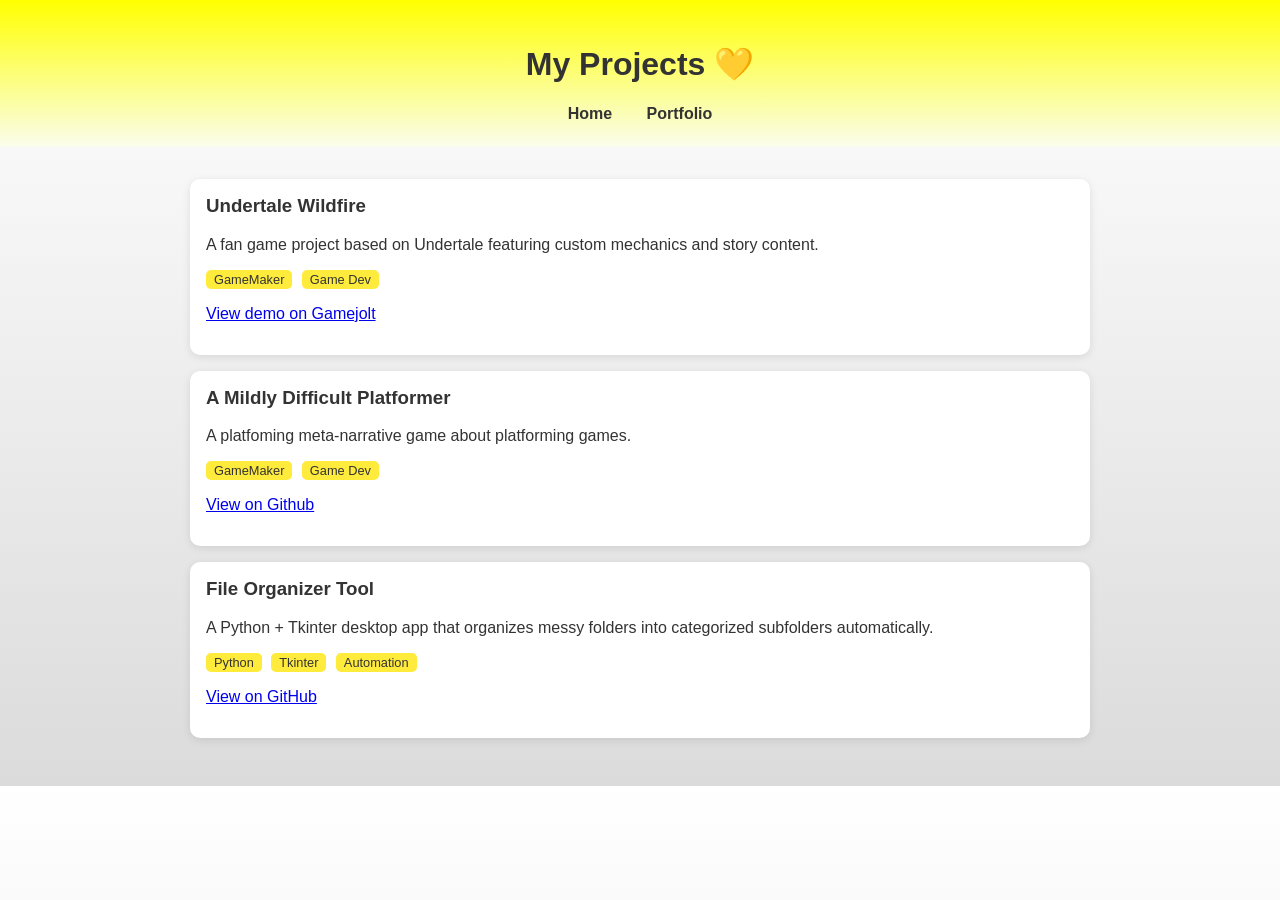
==== portfolio.html @ 45c9b598 "Created portfolio" ====
<!DOCTYPE html>
<html lang="en">
<head>
  <meta charset="UTF-8" />
  <meta name="viewport" content="width=device-width, initial-scale=1.0"/>
  <title>My Portfolio</title>

  <style>
    body {
      margin: 0;
      font-family: 'Segoe UI', sans-serif;
      background: linear-gradient(to bottom, white, #DBDBDB);
      color: #333;
    }

    header {
      background: linear-gradient(to bottom, yellow, #FAFDEC);
      padding: 1.5rem;
      text-align: center;
    }

    nav a {
      margin: 0 15px;
      text-decoration: none;
      font-weight: bold;
      color: #333;
    }

    section {
      max-width: 900px;
      margin: auto;
      padding: 2rem;
    }

    .project {
      background: white;
      padding: 1rem;
      margin-bottom: 1rem;
      border-radius: 10px;
      box-shadow: 0 2px 8px rgba(0,0,0,0.1);
    }

    .project h3 {
      margin-top: 0;
    }

    .tag {
      display: inline-block;
      background: #ffeb3b;
      padding: 2px 8px;
      border-radius: 5px;
      font-size: 0.8rem;
      margin-right: 5px;
    }

    footer {
      text-align: center;
      padding: 1rem;
      font-size: 0.9rem;
    }
  </style>
</head>

<body>

<header>
  <h1>My Projects 💛</h1>
  <nav>
    <a href="index.html">Home</a>
    <a href="portfolio.html">Portfolio</a>
  </nav>
</header>

<section>
  <div class="project">
    <h3>Undertale Wildfire</h3>
    <p>A fan game project based on Undertale featuring custom mechanics and story content.</p>
    <span class="tag">GameMaker</span>
    <span class="tag">Game Dev</span>
    <p><a href="https://gamejolt.com/games/undertalewildfire/868658" target="_blank" rel="noopener noreferrer">View demo on Gamejolt</a></p>
  </div>
    
  <div class="project">
    <h3>A Mildly Difficult Platformer</h3>
    <p>A platfoming meta-narrative game about platforming games.</p>
    <span class="tag">GameMaker</span>
    <span class="tag">Game Dev</span>
    <p><a href="https://github.com/aristhemage/AMDP" target="_blank" rel="noopener noreferrer">View on Github</a></p>
  </div>

  <div class="project">
    <h3>File Organizer Tool</h3>
    <p>A Python + Tkinter desktop app that organizes messy folders into categorized subfolders automatically.</p>
    <span class="tag">Python</span>
    <span class="tag">Tkinter</span>
    <span class="tag">Automation</span>
    <p><a href="https://github.com/aristhemage/Folder-Organizer" target="_blank">View on GitHub</a></p>
  </div>



</section>



</body>
</html>
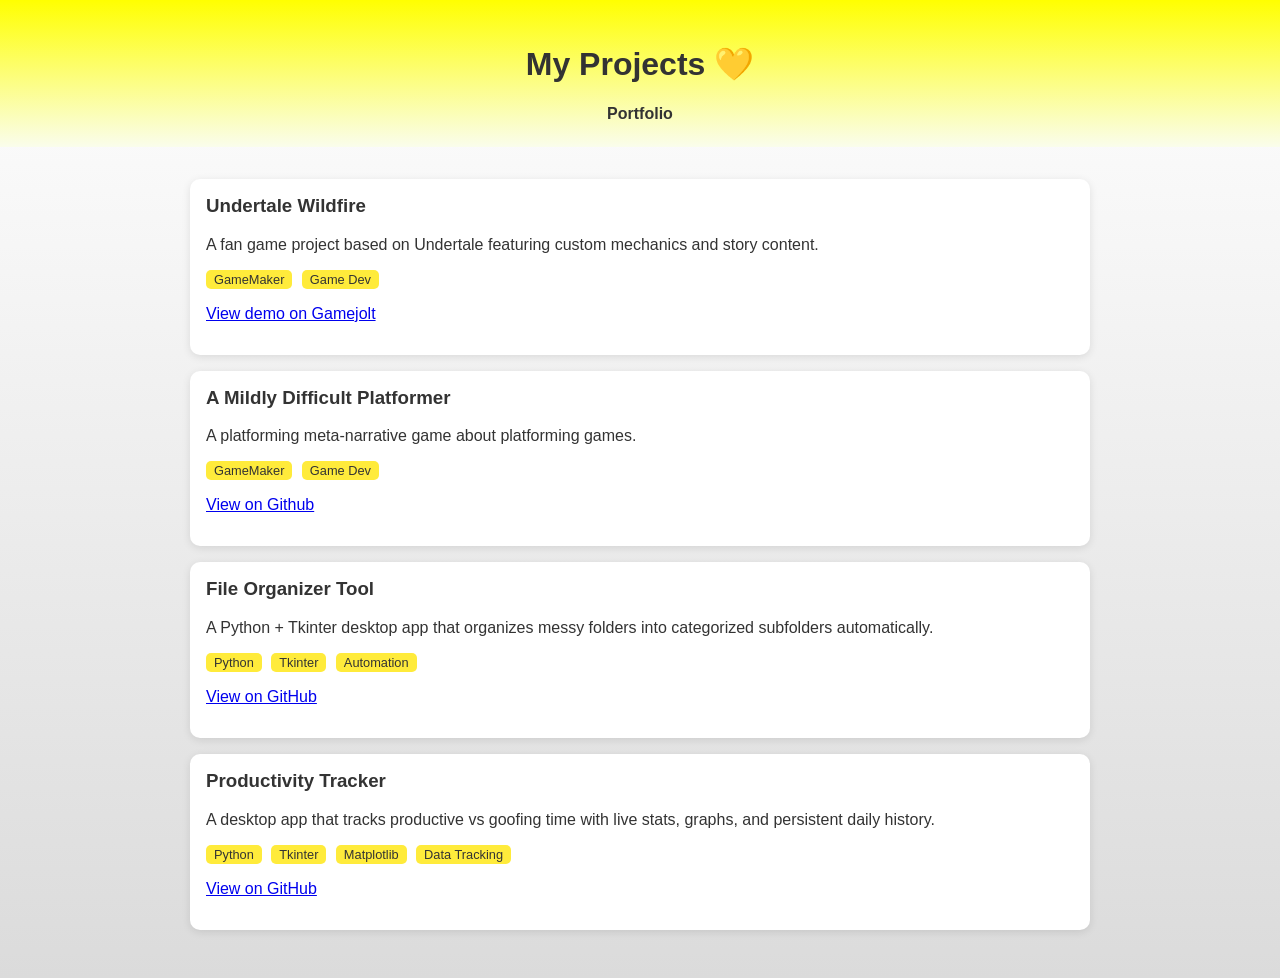
==== commit e6d6acc2: "Added Productivity Tracker" ====
--- a/portfolio.html
+++ b/portfolio.html
@@ -66,12 +66,12 @@
 <header>
   <h1>My Projects 💛</h1>
   <nav>
-    <a href="index.html">Home</a>
     <a href="portfolio.html">Portfolio</a>
   </nav>
 </header>
 
 <section>
+
   <div class="project">
     <h3>Undertale Wildfire</h3>
     <p>A fan game project based on Undertale featuring custom mechanics and story content.</p>
@@ -79,10 +79,10 @@
     <span class="tag">Game Dev</span>
     <p><a href="https://gamejolt.com/games/undertalewildfire/868658" target="_blank" rel="noopener noreferrer">View demo on Gamejolt</a></p>
   </div>
-    
+
   <div class="project">
     <h3>A Mildly Difficult Platformer</h3>
-    <p>A platfoming meta-narrative game about platforming games.</p>
+    <p>A platforming meta-narrative game about platforming games.</p>
     <span class="tag">GameMaker</span>
     <span class="tag">Game Dev</span>
     <p><a href="https://github.com/aristhemage/AMDP" target="_blank" rel="noopener noreferrer">View on Github</a></p>
@@ -97,11 +97,17 @@
     <p><a href="https://github.com/aristhemage/Folder-Organizer" target="_blank">View on GitHub</a></p>
   </div>
 
-
+  <div class="project">
+    <h3>Productivity Tracker</h3>
+    <p>A desktop app that tracks productive vs goofing time with live stats, graphs, and persistent daily history.</p>
+    <span class="tag">Python</span>
+    <span class="tag">Tkinter</span>
+    <span class="tag">Matplotlib</span>
+    <span class="tag">Data Tracking</span>
+    <p><a href="https://github.com/aristhemage/Productivity-Tracker" target="_blank">View on GitHub</a></p>
+  </div>
 
 </section>
 
-
-
 </body>
 </html>
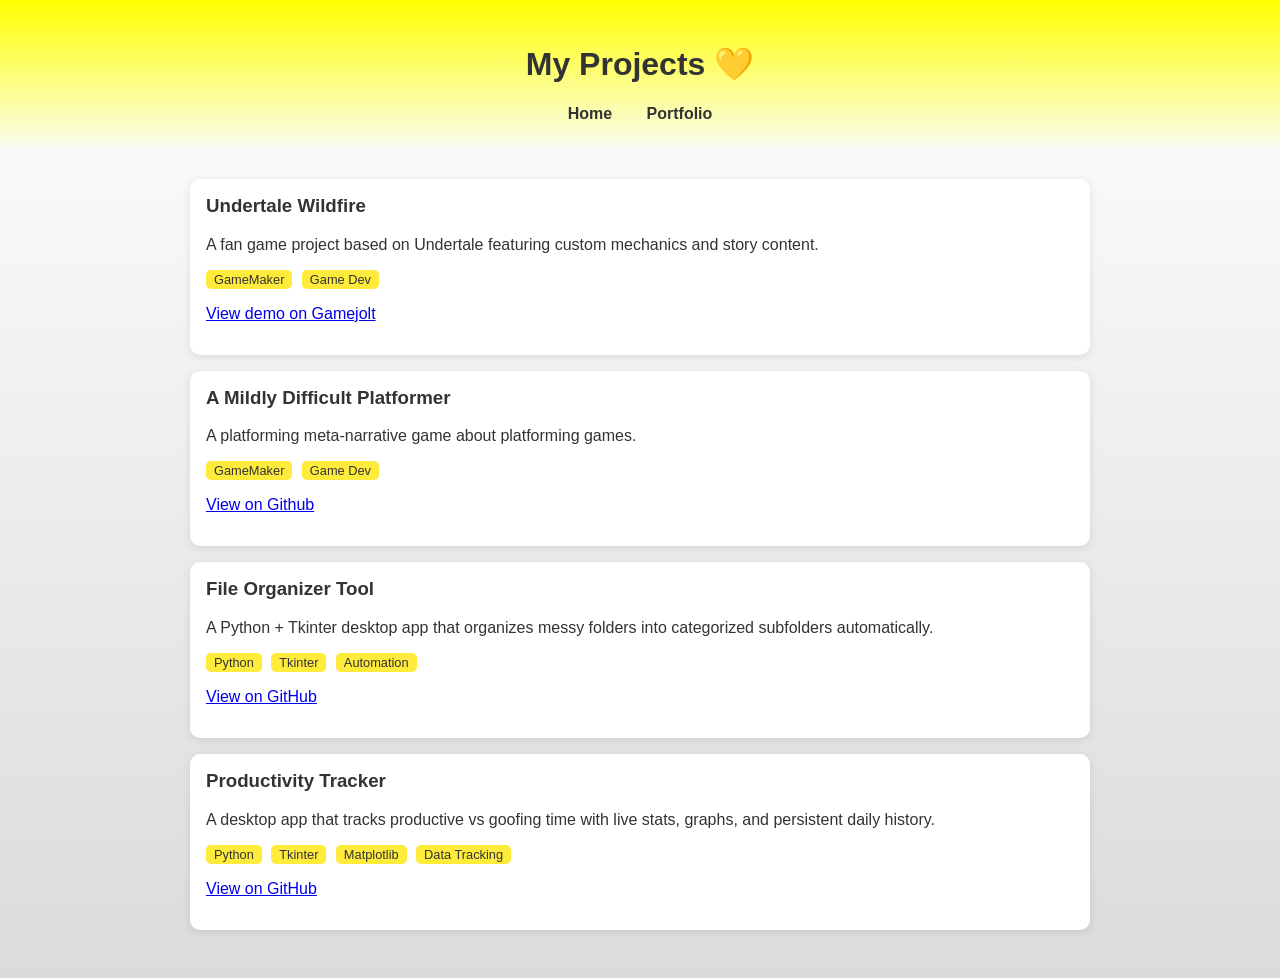
==== commit 2f5dab1f: "Update portfolio.html" ====
--- a/portfolio.html
+++ b/portfolio.html
@@ -66,7 +66,8 @@
 <header>
   <h1>My Projects 💛</h1>
   <nav>
-    <a href="portfolio.html">Portfolio</a>
+    <a href="index.html">Home</a>
+	<a href="portfolio.html">Portfolio</a>
   </nav>
 </header>
 
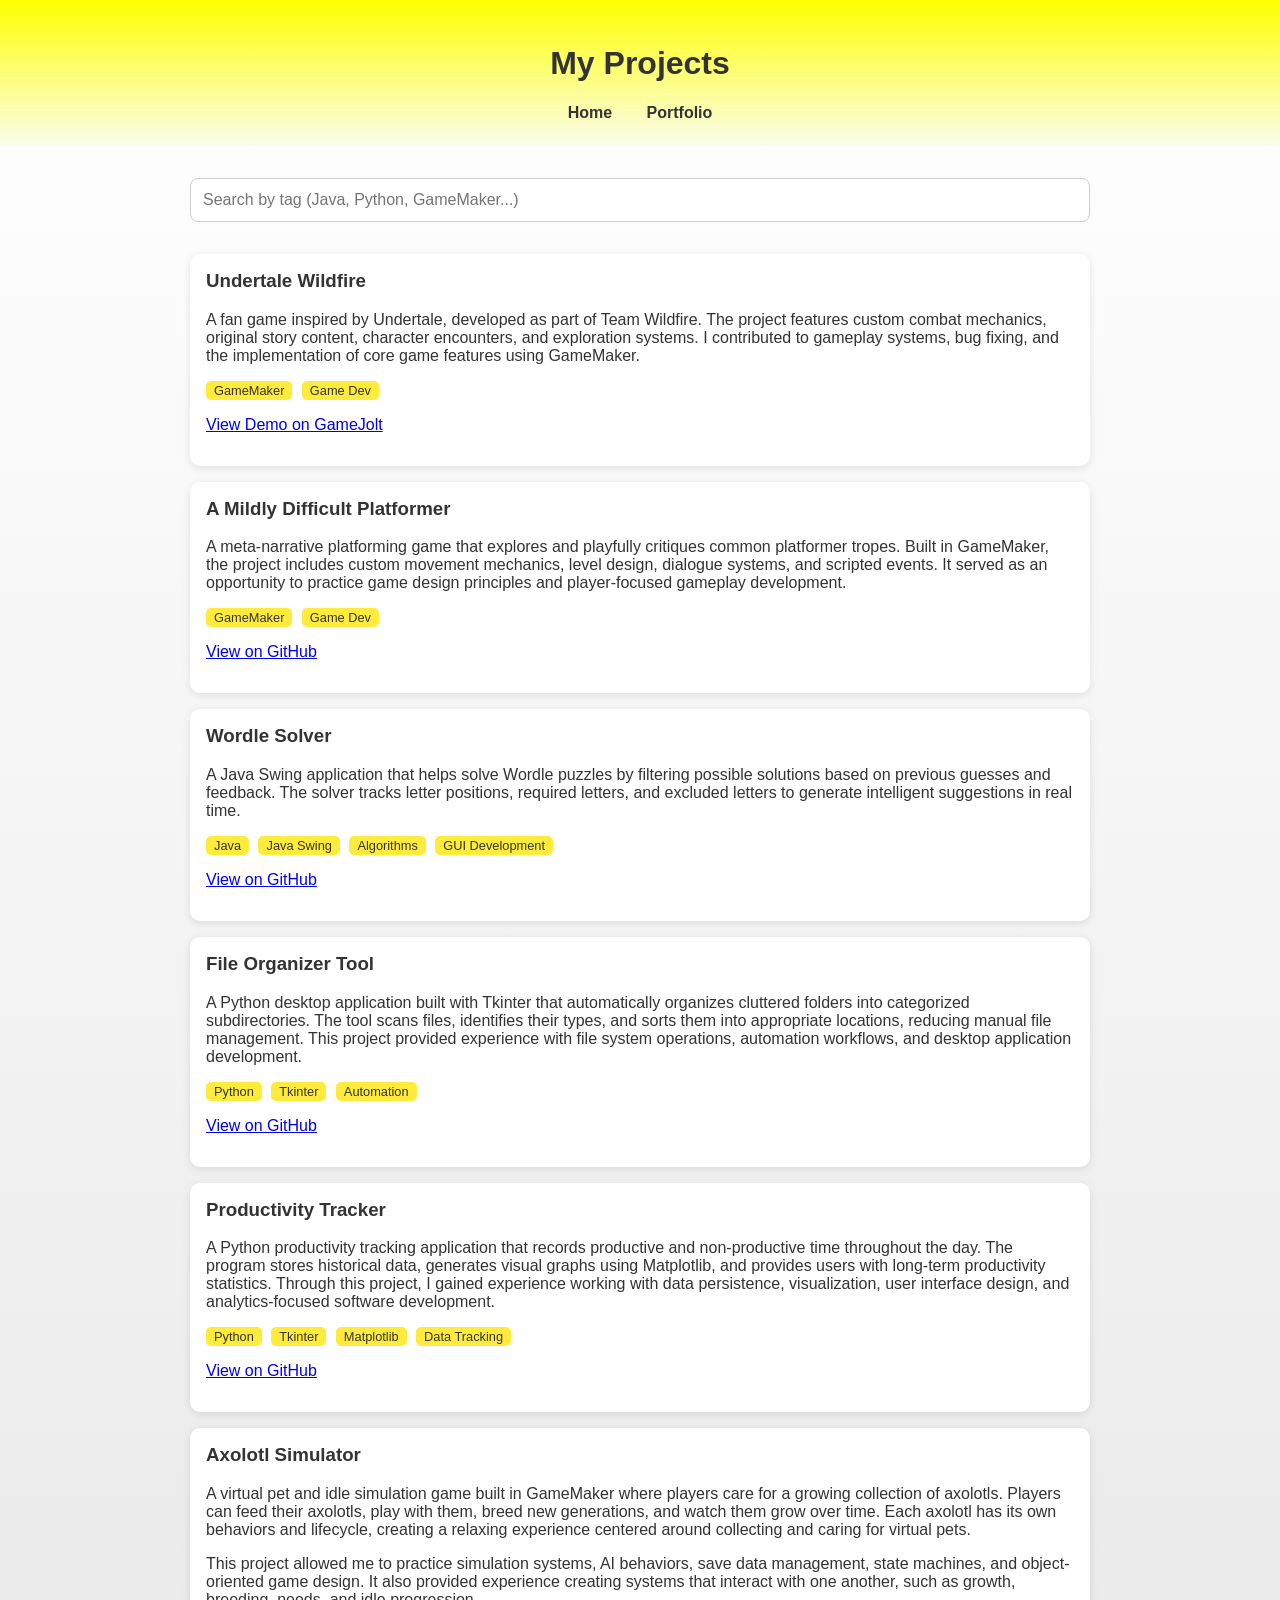
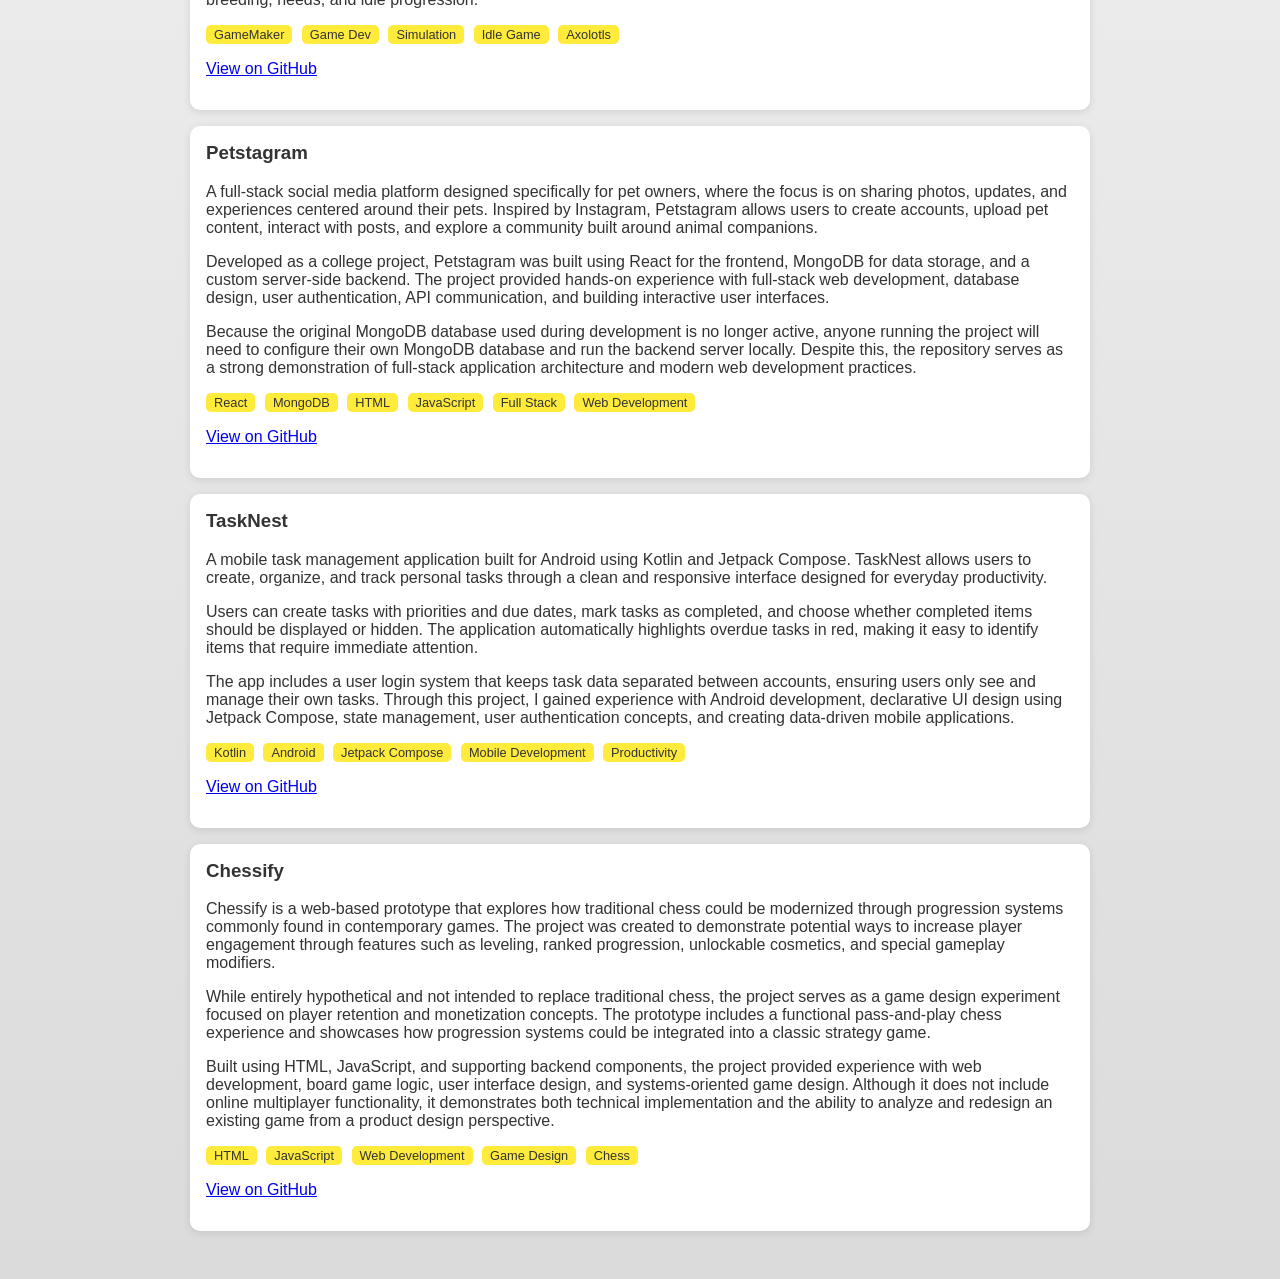
==== commit 4d7115cb: "Updated portfolio" ====
--- a/portfolio.html
+++ b/portfolio.html
@@ -1,114 +1,338 @@
 <!DOCTYPE html>
 <html lang="en">
 <head>
-  <meta charset="UTF-8" />
-  <meta name="viewport" content="width=device-width, initial-scale=1.0"/>
-  <title>My Portfolio</title>
-
-  <style>
-    body {
-      margin: 0;
-      font-family: 'Segoe UI', sans-serif;
-      background: linear-gradient(to bottom, white, #DBDBDB);
-      color: #333;
-    }
-
-    header {
-      background: linear-gradient(to bottom, yellow, #FAFDEC);
-      padding: 1.5rem;
-      text-align: center;
-    }
-
-    nav a {
-      margin: 0 15px;
-      text-decoration: none;
-      font-weight: bold;
-      color: #333;
-    }
-
-    section {
-      max-width: 900px;
-      margin: auto;
-      padding: 2rem;
-    }
-
-    .project {
-      background: white;
-      padding: 1rem;
-      margin-bottom: 1rem;
-      border-radius: 10px;
-      box-shadow: 0 2px 8px rgba(0,0,0,0.1);
-    }
-
-    .project h3 {
-      margin-top: 0;
-    }
-
-    .tag {
-      display: inline-block;
-      background: #ffeb3b;
-      padding: 2px 8px;
-      border-radius: 5px;
-      font-size: 0.8rem;
-      margin-right: 5px;
-    }
-
-    footer {
-      text-align: center;
-      padding: 1rem;
-      font-size: 0.9rem;
-    }
-  </style>
+    <meta charset="UTF-8">
+    <meta name="viewport" content="width=device-width, initial-scale=1.0">
+    <title>My Portfolio</title>
+
+    <link rel="stylesheet" href="style.css">
 </head>
 
 <body>
 
 <header>
-  <h1>My Projects 💛</h1>
-  <nav>
-    <a href="index.html">Home</a>
-	<a href="portfolio.html">Portfolio</a>
-  </nav>
+    <h1>My Projects</h1>
+    <nav>
+        <a href="index.html">Home</a>
+        <a href="portfolio.html">Portfolio</a>
+    </nav>
 </header>
 
 <section>
 
-  <div class="project">
-    <h3>Undertale Wildfire</h3>
-    <p>A fan game project based on Undertale featuring custom mechanics and story content.</p>
+    <div class="search-container">
+        <input
+            type="text"
+            id="tagSearch"
+            placeholder="Search by tag (Java, Python, GameMaker...)"
+            onkeyup="filterProjects()">
+    </div>
+
+    <div class="project" data-tags="gamemaker game-dev undertale">
+        <h3>Undertale Wildfire</h3>
+		<p>
+			A fan game inspired by Undertale, developed as part of Team Wildfire.
+			The project features custom combat mechanics, original story content,
+			character encounters, and exploration systems.
+			I contributed to gameplay systems, bug fixing, and the implementation
+			of core game features using GameMaker.
+		</p>
+
+        <span class="tag">GameMaker</span>
+        <span class="tag">Game Dev</span>
+
+        <p>
+            <a href="https://gamejolt.com/games/undertalewildfire/868658"
+               target="_blank"
+               rel="noopener noreferrer">
+                View Demo on GameJolt
+            </a>
+        </p>
+    </div>
+
+    <div class="project" data-tags="gamemaker game-dev platformer">
+        <h3>A Mildly Difficult Platformer</h3>
+		<p>
+			A meta-narrative platforming game that explores and playfully critiques
+			common platformer tropes. Built in GameMaker, the project includes custom
+			movement mechanics, level design, dialogue systems, and scripted events.
+			It served as an opportunity to practice game design principles and
+			player-focused gameplay development.
+		</p>
+        <span class="tag">GameMaker</span>
+        <span class="tag">Game Dev</span>
+
+        <p>
+            <a href="https://github.com/aristhemage/AMDP"
+               target="_blank"
+               rel="noopener noreferrer">
+                View on GitHub
+            </a>
+        </p>
+    </div>
+
+    <div class="project" data-tags="java swing algorithms gui">
+        <h3>Wordle Solver</h3>
+
+        <p>
+            A Java Swing application that helps solve Wordle puzzles by
+            filtering possible solutions based on previous guesses and
+            feedback. The solver tracks letter positions, required letters,
+            and excluded letters to generate intelligent suggestions in
+            real time.
+        </p>
+
+        <span class="tag">Java</span>
+        <span class="tag">Java Swing</span>
+        <span class="tag">Algorithms</span>
+        <span class="tag">GUI Development</span>
+
+        <p>
+            <a href="https://github.com/aristhemage/WorldeSolver/tree/main"
+               target="_blank"
+               rel="noopener noreferrer">
+                View on GitHub
+            </a>
+        </p>
+    </div>
+
+    <div class="project" data-tags="python tkinter automation">
+        <h3>File Organizer Tool</h3>
+
+		<p>
+			A Python desktop application built with Tkinter that automatically
+			organizes cluttered folders into categorized subdirectories. The tool
+			scans files, identifies their types, and sorts them into appropriate
+			locations, reducing manual file management. This project provided
+			experience with file system operations, automation workflows, and
+			desktop application development.
+		</p>
+
+        <span class="tag">Python</span>
+        <span class="tag">Tkinter</span>
+        <span class="tag">Automation</span>
+
+        <p>
+            <a href="https://github.com/aristhemage/Folder-Organizer"
+               target="_blank"
+               rel="noopener noreferrer">
+                View on GitHub
+            </a>
+        </p>
+    </div>
+
+    <div class="project" data-tags="python tkinter matplotlib data-tracking">
+        <h3>Productivity Tracker</h3>
+
+		<p>
+			A Python productivity tracking application that records productive and
+			non-productive time throughout the day. The program stores historical
+			data, generates visual graphs using Matplotlib, and provides users with
+			long-term productivity statistics. Through this project, I gained
+			experience working with data persistence, visualization, user interface
+			design, and analytics-focused software development.
+		</p>
+
+        <span class="tag">Python</span>
+        <span class="tag">Tkinter</span>
+        <span class="tag">Matplotlib</span>
+        <span class="tag">Data Tracking</span>
+
+        <p>
+            <a href="https://github.com/aristhemage/Productivity-Tracker"
+               target="_blank"
+               rel="noopener noreferrer">
+                View on GitHub
+            </a>
+        </p>
+    </div>
+	
+	<div class="project" data-tags="gamemaker game-dev simulation idle-game axolotl">
+
+    <h3>Axolotl Simulator</h3>
+
+    <p>
+        A virtual pet and idle simulation game built in GameMaker where players
+        care for a growing collection of axolotls. Players can feed their
+        axolotls, play with them, breed new generations, and watch them grow
+        over time. Each axolotl has its own behaviors and lifecycle, creating
+        a relaxing experience centered around collecting and caring for virtual pets.
+    </p>
+
+    <p>
+        This project allowed me to practice simulation systems, AI behaviors,
+        save data management, state machines, and object-oriented game design.
+        It also provided experience creating systems that interact with one
+        another, such as growth, breeding, needs, and idle progression.
+    </p>
+
     <span class="tag">GameMaker</span>
     <span class="tag">Game Dev</span>
-    <p><a href="https://gamejolt.com/games/undertalewildfire/868658" target="_blank" rel="noopener noreferrer">View demo on Gamejolt</a></p>
-  </div>
-
-  <div class="project">
-    <h3>A Mildly Difficult Platformer</h3>
-    <p>A platforming meta-narrative game about platforming games.</p>
-    <span class="tag">GameMaker</span>
-    <span class="tag">Game Dev</span>
-    <p><a href="https://github.com/aristhemage/AMDP" target="_blank" rel="noopener noreferrer">View on Github</a></p>
-  </div>
-
-  <div class="project">
-    <h3>File Organizer Tool</h3>
-    <p>A Python + Tkinter desktop app that organizes messy folders into categorized subfolders automatically.</p>
-    <span class="tag">Python</span>
-    <span class="tag">Tkinter</span>
-    <span class="tag">Automation</span>
-    <p><a href="https://github.com/aristhemage/Folder-Organizer" target="_blank">View on GitHub</a></p>
-  </div>
-
-  <div class="project">
-    <h3>Productivity Tracker</h3>
-    <p>A desktop app that tracks productive vs goofing time with live stats, graphs, and persistent daily history.</p>
-    <span class="tag">Python</span>
-    <span class="tag">Tkinter</span>
-    <span class="tag">Matplotlib</span>
-    <span class="tag">Data Tracking</span>
-    <p><a href="https://github.com/aristhemage/Productivity-Tracker" target="_blank">View on GitHub</a></p>
-  </div>
+    <span class="tag">Simulation</span>
+    <span class="tag">Idle Game</span>
+    <span class="tag">Axolotls</span>
+
+    <p>
+        <a href="https://github.com/aristhemage/Axolotl-Sim"
+           target="_blank"
+           rel="noopener noreferrer">
+            View on GitHub
+        </a>
+    </p>
+
+</div>
+
+<div class="project" data-tags="react html css javascript mongodb full-stack social-media web-development">
+
+    <h3>Petstagram</h3>
+
+    <p>
+        A full-stack social media platform designed specifically for pet owners,
+        where the focus is on sharing photos, updates, and experiences centered
+        around their pets. Inspired by Instagram, Petstagram allows users to
+        create accounts, upload pet content, interact with posts, and explore
+        a community built around animal companions.
+    </p>
+
+    <p>
+        Developed as a college project, Petstagram was built using React for
+        the frontend, MongoDB for data storage, and a custom server-side backend.
+        The project provided hands-on experience with full-stack web development,
+        database design, user authentication, API communication, and building
+        interactive user interfaces.
+    </p>
+
+    <p>
+        Because the original MongoDB database used during development is no
+        longer active, anyone running the project will need to configure their
+        own MongoDB database and run the backend server locally. Despite this,
+        the repository serves as a strong demonstration of full-stack application
+        architecture and modern web development practices.
+    </p>
+
+    <span class="tag">React</span>
+    <span class="tag">MongoDB</span>
+    <span class="tag">HTML</span>
+    <span class="tag">JavaScript</span>
+    <span class="tag">Full Stack</span>
+    <span class="tag">Web Development</span>
+
+    <p>
+        <a href="https://github.com/aristhemage/Petstagram"
+           target="_blank"
+           rel="noopener noreferrer">
+            View on GitHub
+        </a>
+    </p>
+
+</div>
+
+<div class="project" data-tags="kotlin android jetpack-compose mobile-development task-management">
+
+    <h3>TaskNest</h3>
+
+    <p>
+        A mobile task management application built for Android using Kotlin
+        and Jetpack Compose. TaskNest allows users to create, organize, and
+        track personal tasks through a clean and responsive interface designed
+        for everyday productivity.
+    </p>
+
+    <p>
+        Users can create tasks with priorities and due dates, mark tasks as
+        completed, and choose whether completed items should be displayed or
+        hidden. The application automatically highlights overdue tasks in red,
+        making it easy to identify items that require immediate attention.
+    </p>
+
+    <p>
+        The app includes a user login system that keeps task data separated
+        between accounts, ensuring users only see and manage their own tasks.
+        Through this project, I gained experience with Android development,
+        declarative UI design using Jetpack Compose, state management, user
+        authentication concepts, and creating data-driven mobile applications.
+    </p>
+
+    <span class="tag">Kotlin</span>
+    <span class="tag">Android</span>
+    <span class="tag">Jetpack Compose</span>
+    <span class="tag">Mobile Development</span>
+    <span class="tag">Productivity</span>
+
+    <p>
+        <a href="https://github.com/aristhemage/TaskNesk"
+           target="_blank"
+           rel="noopener noreferrer">
+            View on GitHub
+        </a>
+    </p>
+	
+</div>
+
+	<div class="project" data-tags="html javascript web-development game-design chess prototype">
+
+    <h3>Chessify</h3>
+
+    <p>
+        Chessify is a web-based prototype that explores how traditional chess
+        could be modernized through progression systems commonly found in
+        contemporary games. The project was created to demonstrate potential
+        ways to increase player engagement through features such as leveling,
+        ranked progression, unlockable cosmetics, and special gameplay
+        modifiers.
+    </p>
+
+    <p>
+        While entirely hypothetical and not intended to replace traditional
+        chess, the project serves as a game design experiment focused on player
+        retention and monetization concepts. The prototype includes a functional
+        pass-and-play chess experience and showcases how progression systems
+        could be integrated into a classic strategy game.
+    </p>
+
+    <p>
+        Built using HTML, JavaScript, and supporting backend components, the
+        project provided experience with web development, board game logic,
+        user interface design, and systems-oriented game design. Although it
+        does not include online multiplayer functionality, it demonstrates both
+        technical implementation and the ability to analyze and redesign an
+        existing game from a product design perspective.
+    </p>
+
+    <span class="tag">HTML</span>
+    <span class="tag">JavaScript</span>
+    <span class="tag">Web Development</span>
+    <span class="tag">Game Design</span>
+    <span class="tag">Chess</span>
+
+    <p>
+        <a href="https://github.com/aristhemage/Chessify"
+           target="_blank"
+           rel="noopener noreferrer">
+            View on GitHub
+        </a>
+    </p>
 
 </section>
+
+<script>
+function filterProjects() {
+    const input = document.getElementById("tagSearch");
+    const filter = input.value.toLowerCase();
+
+    const projects = document.getElementsByClassName("project");
+
+    for (let i = 0; i < projects.length; i++) {
+        const tags = (projects[i].getAttribute("data-tags") || "").toLowerCase();
+
+        if (tags.includes(filter)) {
+            projects[i].style.display = "";
+        } else {
+            projects[i].style.display = "none";
+        }
+    }
+}
+</script>
 
 </body>
 </html>
--- a/style.css
+++ b/style.css
@@ -0,0 +1,65 @@
+.search-container {
+    margin-bottom: 2rem;
+}
+
+#tagSearch {
+    width: 100%;
+    padding: 12px;
+    font-size: 1rem;
+    border-radius: 8px;
+    border: 1px solid #ccc;
+    box-sizing: border-box;
+}
+
+body {
+  margin: 0;
+  font-family: 'Segoe UI', sans-serif;
+  background: linear-gradient(to bottom, white, #DBDBDB);
+  color: #333;
+}
+
+header {
+  background: linear-gradient(to bottom, yellow, #FAFDEC);
+  padding: 1.5rem;
+  text-align: center;
+}
+
+nav a {
+  margin: 0 15px;
+  text-decoration: none;
+  font-weight: bold;
+  color: #333;
+}
+
+section {
+  max-width: 900px;
+  margin: auto;
+  padding: 2rem;
+}
+
+.project {
+  background: white;
+  padding: 1rem;
+  margin-bottom: 1rem;
+  border-radius: 10px;
+  box-shadow: 0 2px 8px rgba(0,0,0,0.1);
+}
+
+.project h3 {
+  margin-top: 0;
+}
+
+.tag {
+  display: inline-block;
+  background: #ffeb3b;
+  padding: 2px 8px;
+  border-radius: 5px;
+  font-size: 0.8rem;
+  margin-right: 5px;
+}
+
+footer {
+  text-align: center;
+  padding: 1rem;
+  font-size: 0.9rem;
+}
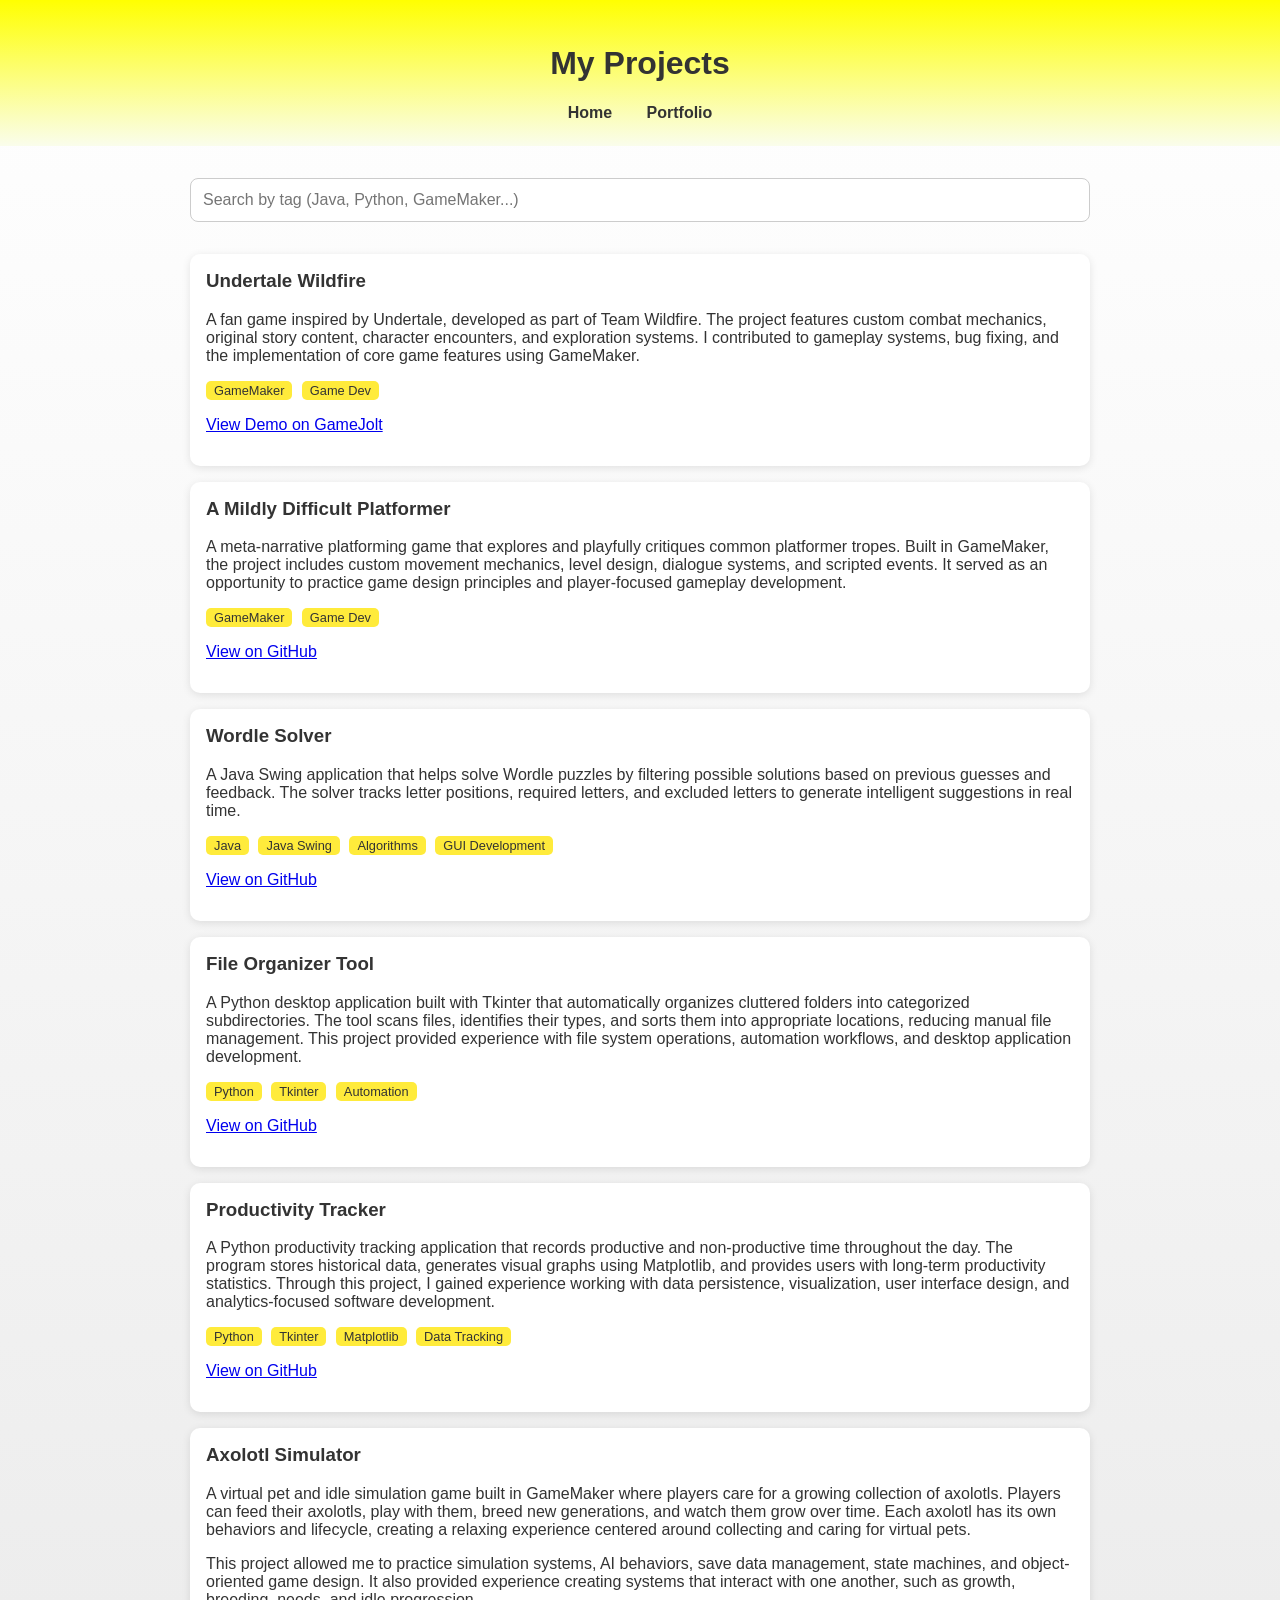
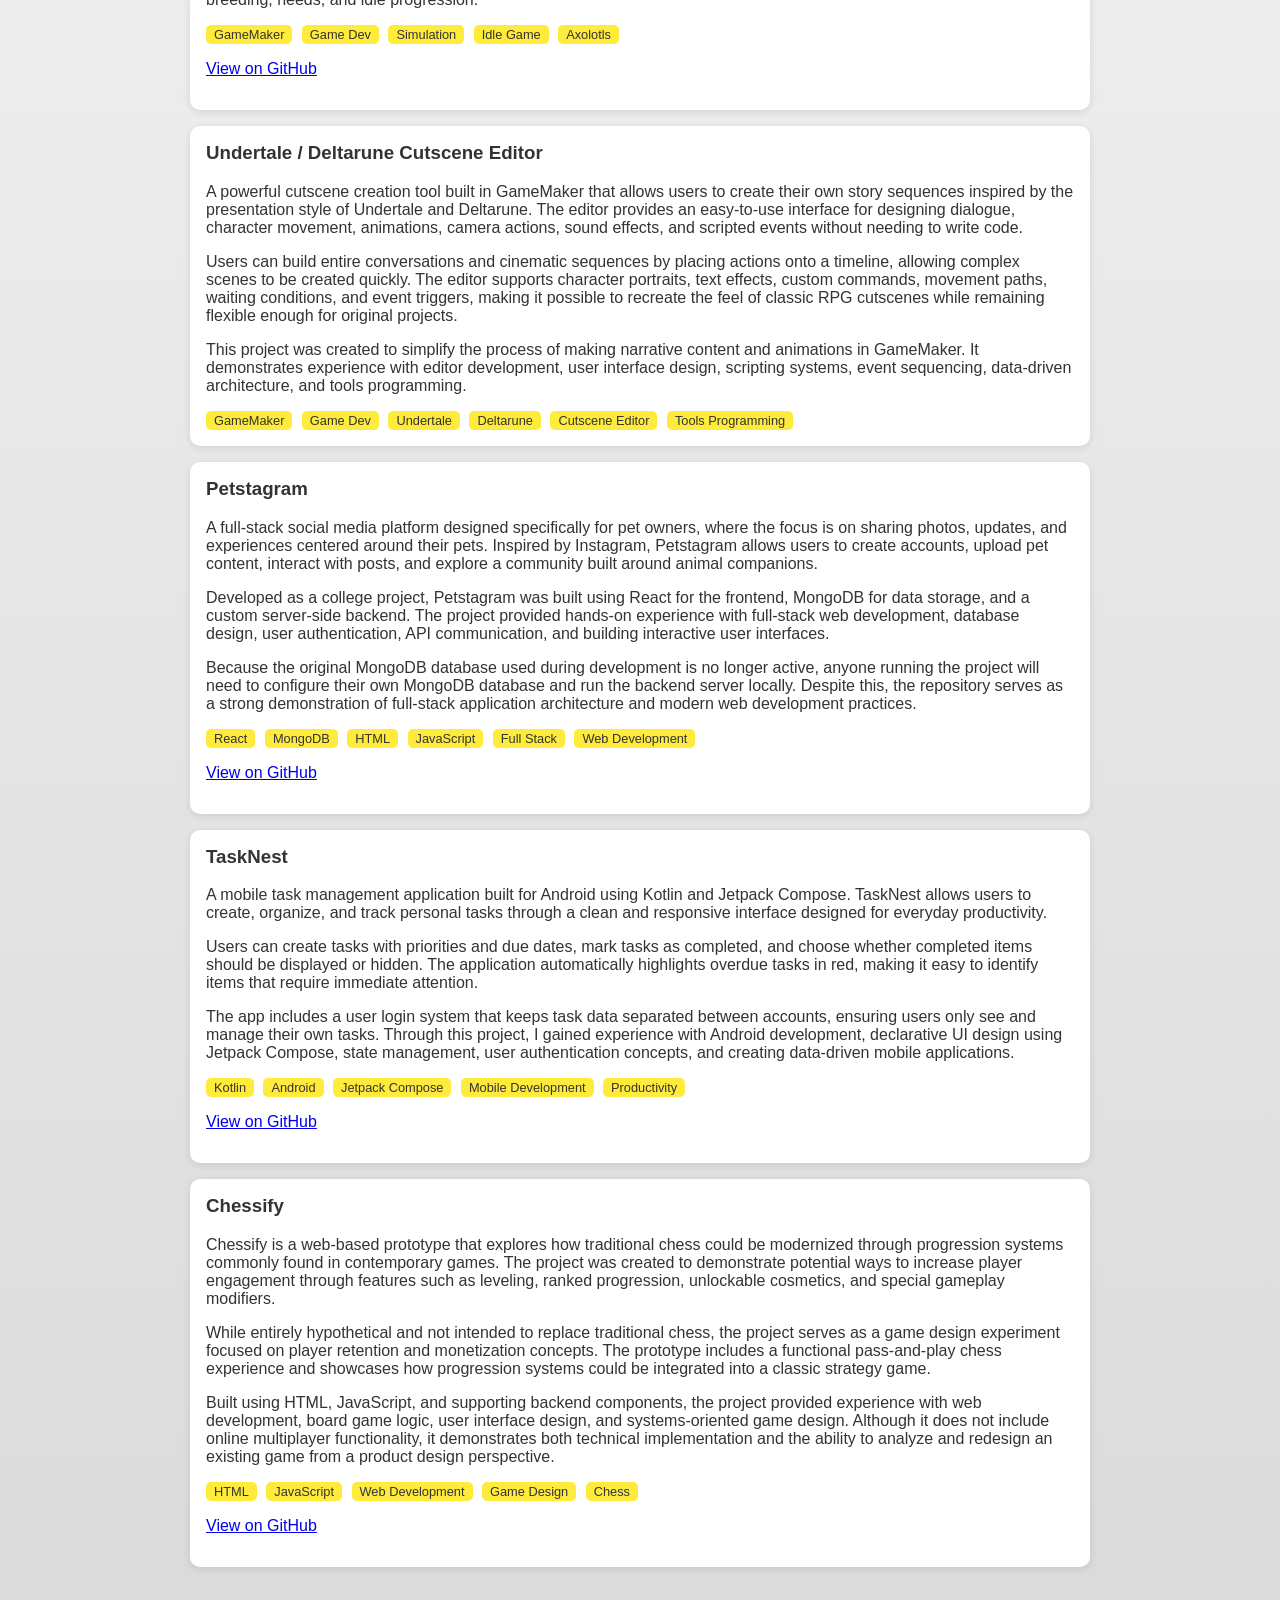
==== commit e01f5f49: "Added UTDRAS" ====
--- a/portfolio.html
+++ b/portfolio.html
@@ -182,6 +182,43 @@
 
 </div>
 
+<div class="project" data-tags="gamemaker game-dev undertale deltarune cutscene-editor animation-tool">
+
+    <h3>Undertale / Deltarune Cutscene Editor</h3>
+
+    <p>
+        A powerful cutscene creation tool built in GameMaker that allows users
+        to create their own story sequences inspired by the presentation style
+        of Undertale and Deltarune. The editor provides an easy-to-use interface
+        for designing dialogue, character movement, animations, camera actions,
+        sound effects, and scripted events without needing to write code.
+    </p>
+
+    <p>
+        Users can build entire conversations and cinematic sequences by placing
+        actions onto a timeline, allowing complex scenes to be created quickly.
+        The editor supports character portraits, text effects, custom commands,
+        movement paths, waiting conditions, and event triggers, making it
+        possible to recreate the feel of classic RPG cutscenes while remaining
+        flexible enough for original projects.
+    </p>
+
+    <p>
+        This project was created to simplify the process of making narrative
+        content and animations in GameMaker. It demonstrates experience with
+        editor development, user interface design, scripting systems, event
+        sequencing, data-driven architecture, and tools programming.
+    </p>
+
+    <span class="tag">GameMaker</span>
+    <span class="tag">Game Dev</span>
+    <span class="tag">Undertale</span>
+    <span class="tag">Deltarune</span>
+    <span class="tag">Cutscene Editor</span>
+    <span class="tag">Tools Programming</span>
+
+</div>
+
 <div class="project" data-tags="react html css javascript mongodb full-stack social-media web-development">
 
     <h3>Petstagram</h3>
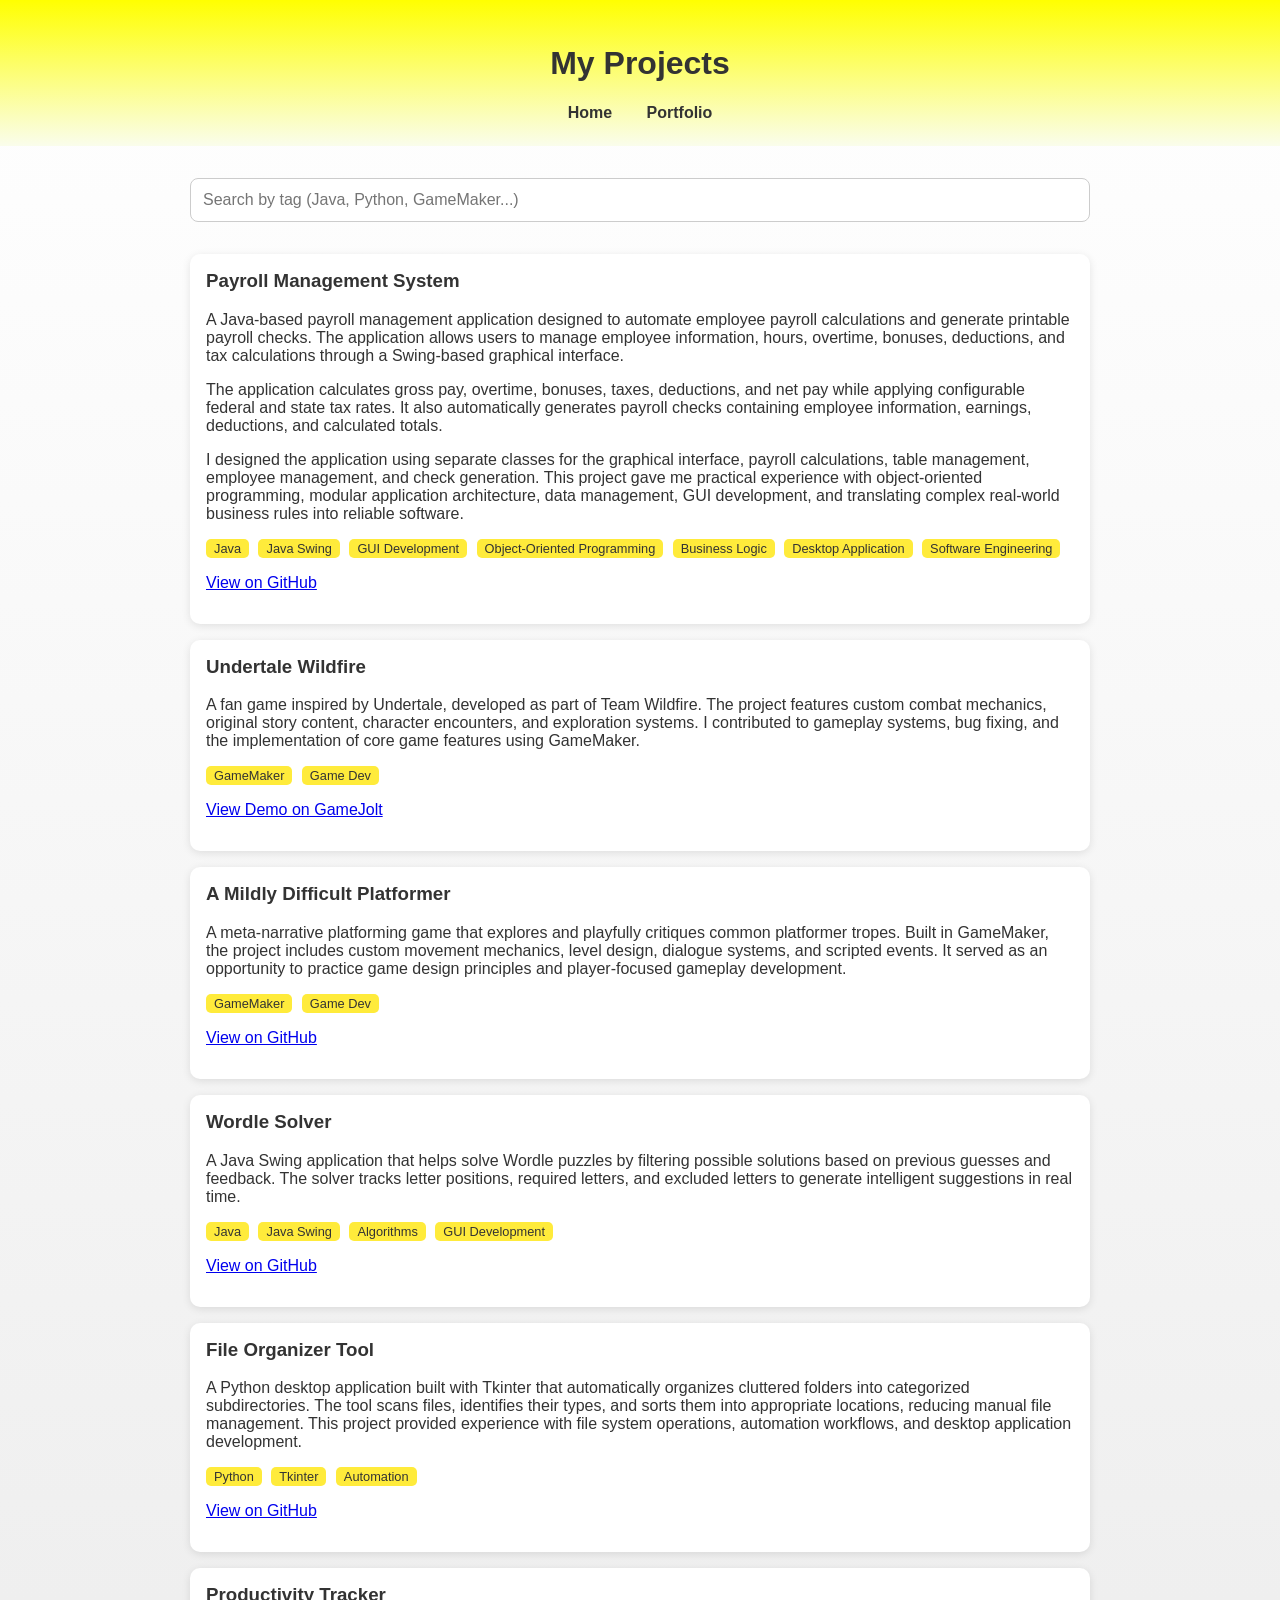
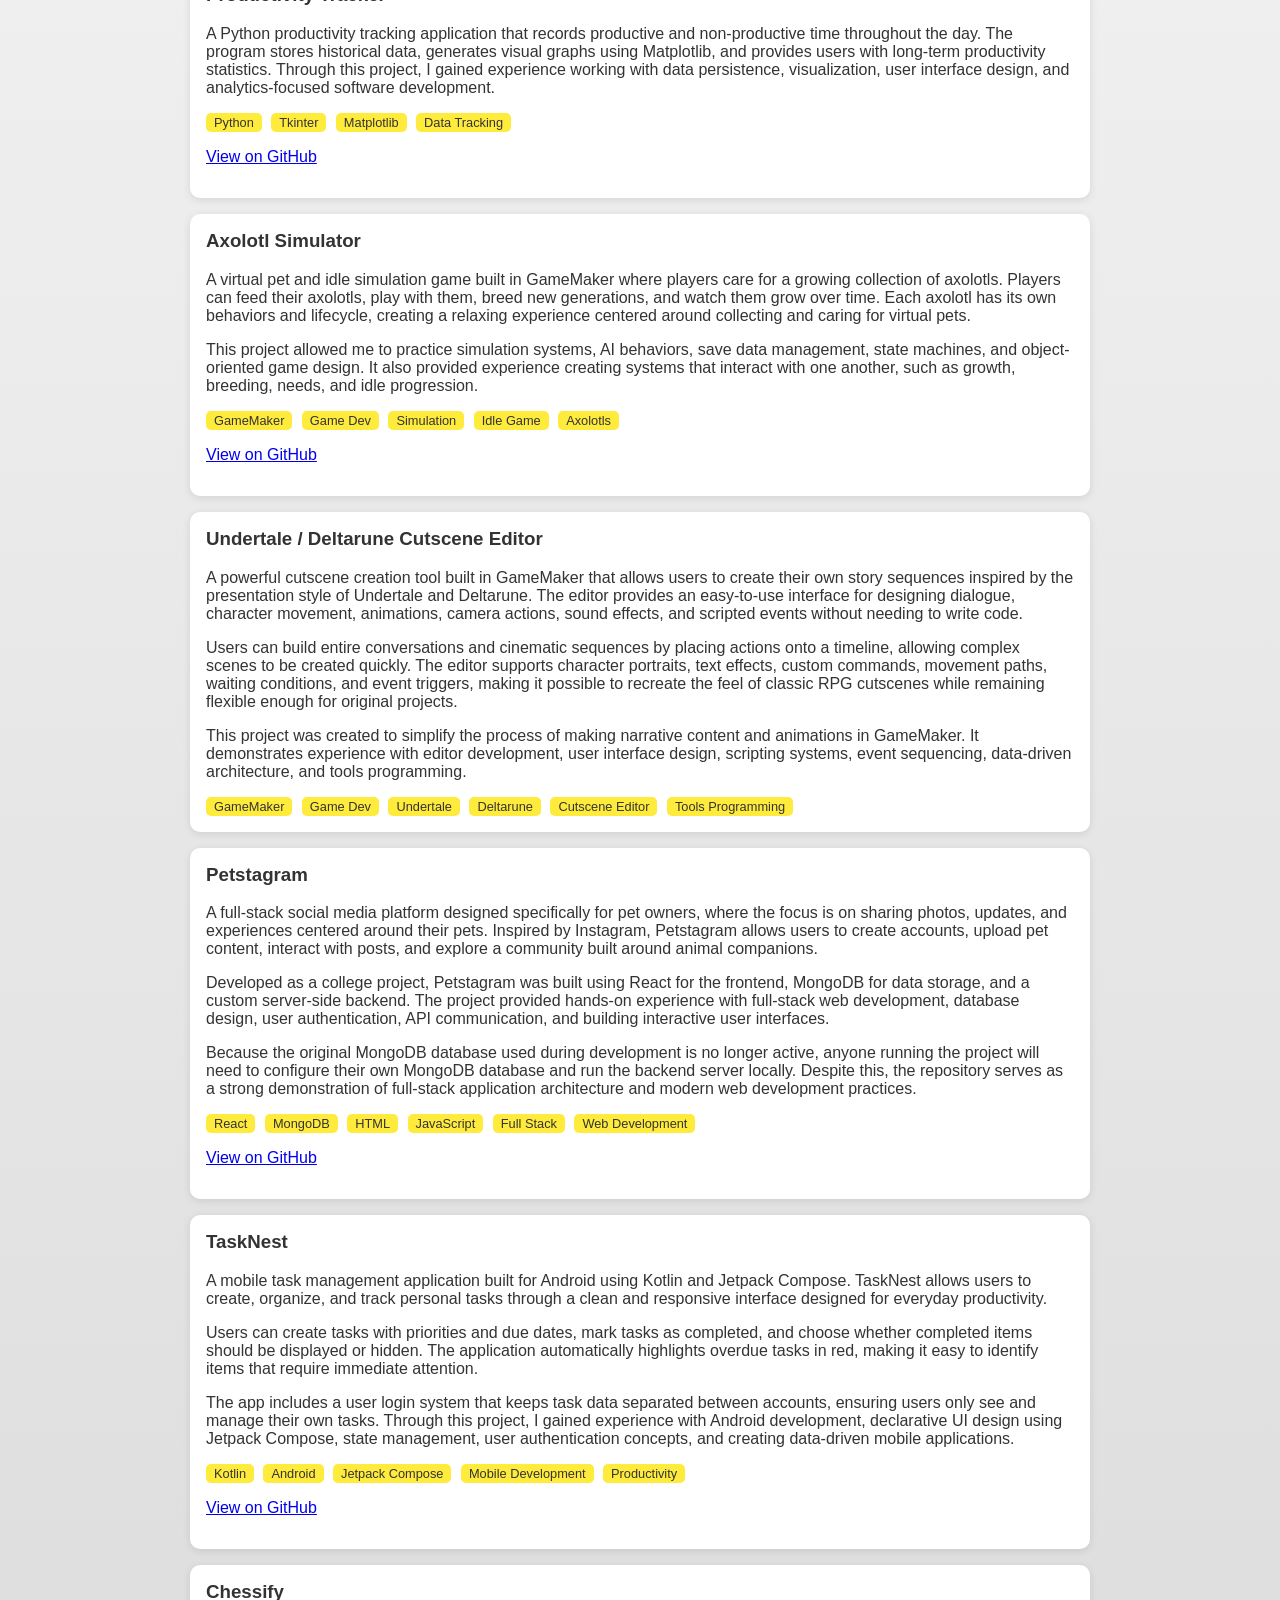
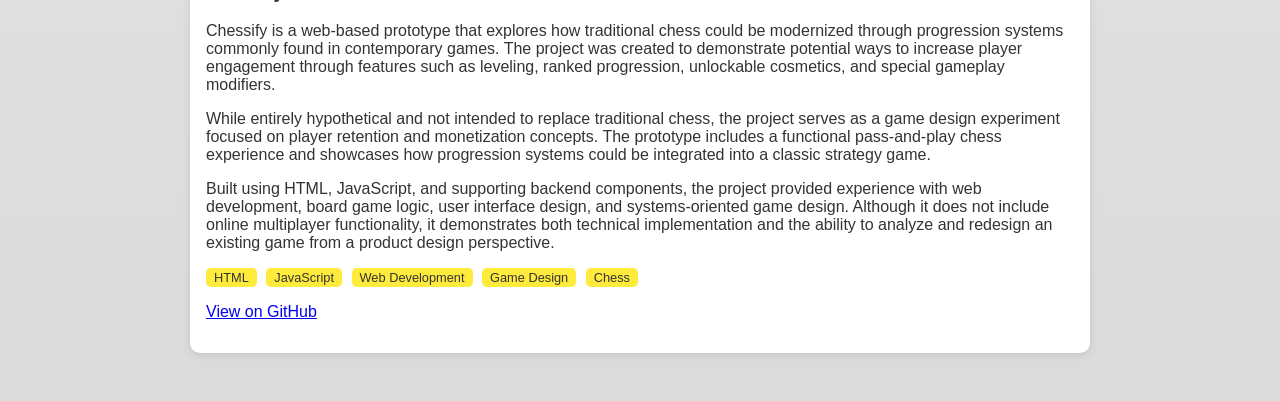
==== commit 1e0a7bc7: "Update portfolio.html" ====
--- a/portfolio.html
+++ b/portfolio.html
@@ -28,6 +28,52 @@
             onkeyup="filterProjects()">
     </div>
 
+<div class="project" data-tags="java swing payroll gui business-logic desktop-application software-engineering">
+
+    <h3>Payroll Management System</h3>
+
+    <p>
+        A Java-based payroll management application designed to automate
+        employee payroll calculations and generate printable payroll checks.
+        The application allows users to manage employee information, hours,
+        overtime, bonuses, deductions, and tax calculations through a
+        Swing-based graphical interface.
+    </p>
+
+    <p>
+        The application calculates gross pay, overtime, bonuses, taxes,
+        deductions, and net pay while applying configurable federal and
+        state tax rates. It also automatically generates payroll checks
+        containing employee information, earnings, deductions, and
+        calculated totals.
+    </p>
+
+    <p>
+        I designed the application using separate classes for the graphical
+        interface, payroll calculations, table management, employee
+        management, and check generation. This project gave me practical
+        experience with object-oriented programming, modular application
+        architecture, data management, GUI development, and translating
+        complex real-world business rules into reliable software.
+    </p>
+
+    <span class="tag">Java</span>
+    <span class="tag">Java Swing</span>
+    <span class="tag">GUI Development</span>
+    <span class="tag">Object-Oriented Programming</span>
+    <span class="tag">Business Logic</span>
+    <span class="tag">Desktop Application</span>
+    <span class="tag">Software Engineering</span>
+
+    <p>
+        <a href="https://github.com/aristhemage/Ben-Mays-Payroll-Program"
+           target="_blank"
+           rel="noopener noreferrer">
+            View on GitHub
+        </a>
+    </p>
+
+</div>
     <div class="project" data-tags="gamemaker game-dev undertale">
         <h3>Undertale Wildfire</h3>
 		<p>
